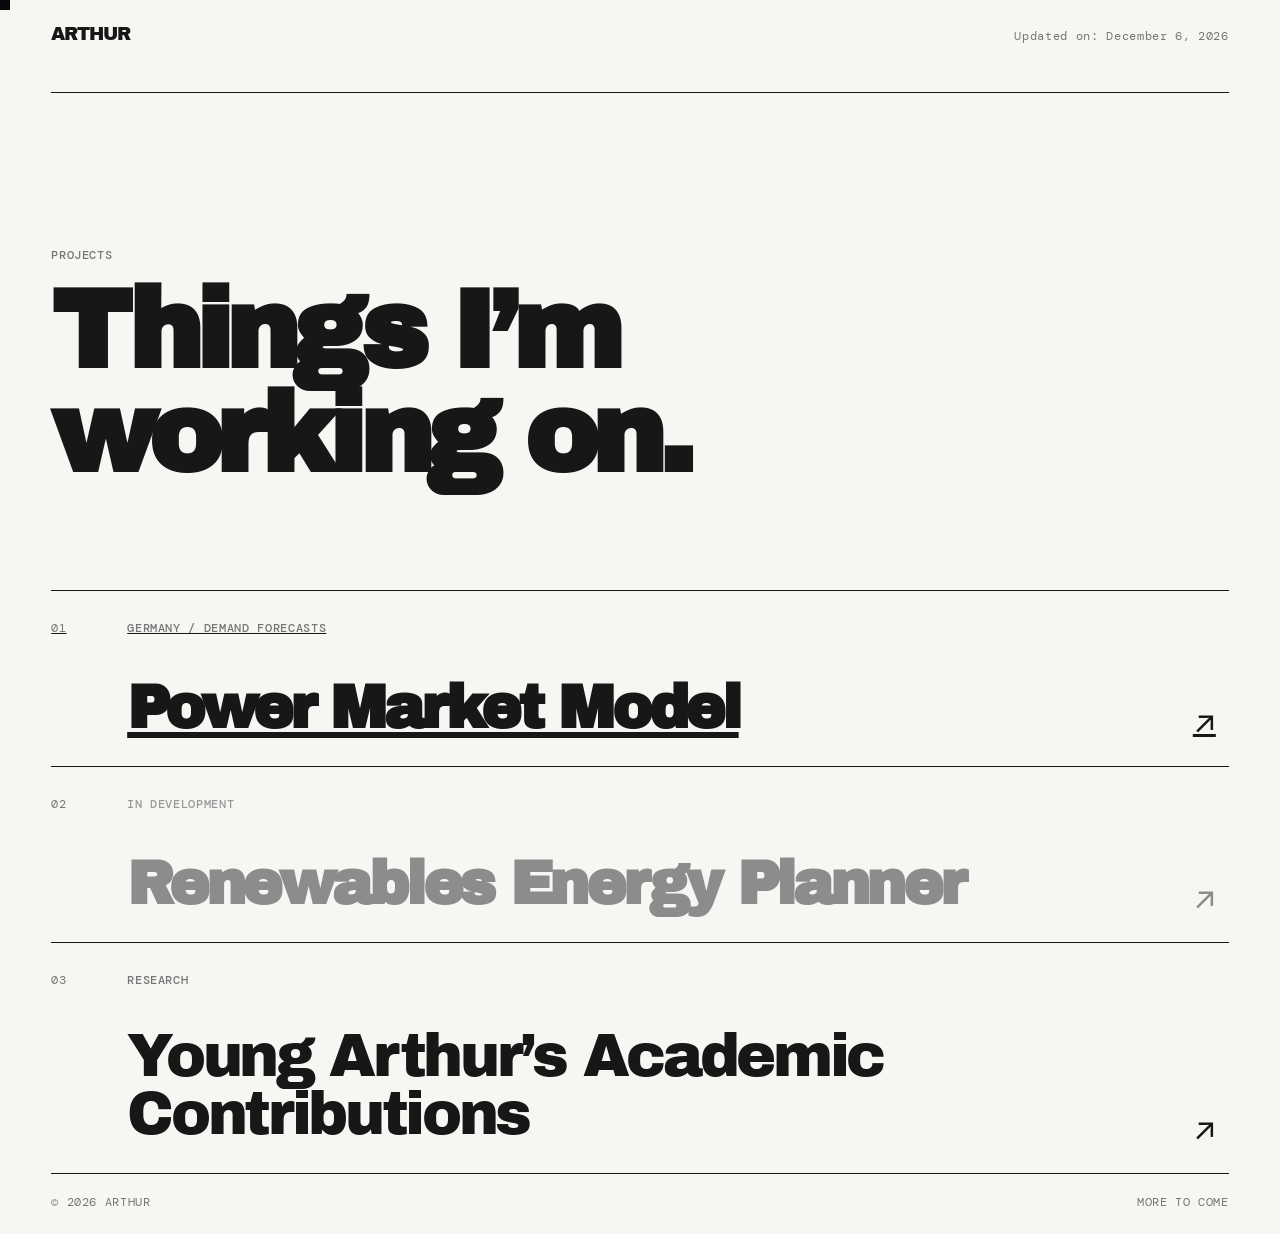
==== index.html @ 252e83fe "Fix dashboard file encoding" ====
<!doctype html>
<html lang="en">
  <head>
    <meta charset="UTF-8" />
    <meta name="viewport" content="width=device-width, initial-scale=1.0" />
    <meta name="description" content="Arthur's project portfolio." />
    <title>Arthur — Projects</title>
    <link rel="preconnect" href="https://fonts.googleapis.com" />
    <link rel="preconnect" href="https://fonts.gstatic.com" crossorigin />
    <link href="https://fonts.googleapis.com/css2?family=Archivo+Black&family=DM+Mono:wght@400;500&family=Inter:wght@400;500;600;700;800&display=swap" rel="stylesheet" />
    <link rel="stylesheet" href="styles.css" />
  </head>
  <body>
    <div class="custom-cursor" aria-hidden="true"></div>
    <main class="page-shell">
      <header class="site-header">
        <a class="wordmark" href="./" aria-label="Arthur's project portfolio">ARTHUR</a>
        <p class="header-note" id="updated-on">Updated on: —</p>
      </header>

      <section class="intro" aria-labelledby="page-title">
        <p class="eyebrow">PROJECTS</p>
        <h1 id="page-title">Things I’m<br />working on.</h1>
      </section>

      <section class="projects" aria-label="Projects">
        <a class="project-card project-card--link" href="power-market-model.html">
          <div class="project-number">01</div>
          <div class="project-content">
            <p class="eyebrow">GERMANY / DEMAND FORECASTS</p>
            <h2>Power Market Model</h2>
          </div>
          <span class="arrow" aria-hidden="true">↗</span>
        </a>
        <article class="project-card project-card--placeholder">
          <div class="project-number">02</div>
          <div class="project-content">
            <p class="eyebrow">IN DEVELOPMENT</p>
            <h2>Renewables Energy Planner</h2>
          </div>
          <span class="arrow" aria-hidden="true">↗</span>
        </article>
        <button class="project-card project-card--button" type="button" data-open-modal>
          <span class="project-number">03</span>
          <span class="project-content">
            <span class="eyebrow">RESEARCH</span>
            <span class="project-title">Young Arthur’s Academic Contributions</span>
          </span>
          <span class="arrow" aria-hidden="true">↗</span>
        </button>
      </section>

      <footer><span>© 2026 ARTHUR</span><span>MORE TO COME</span></footer>
    </main>

    <dialog class="modal" aria-labelledby="modal-title">
      <div class="modal-header">
        <h2 id="modal-title">Academic Contributions?</h2>
        <button class="close-button" type="button" aria-label="Close academic contributions" data-close-modal>×</button>
      </div>
      <p class="modal-eyebrow">THESES</p>
      <div class="thesis-list">
        <a class="thesis-card" href="https://www.diva-portal.org/smash/record.jsf?pid=diva2%3A1793599&dswid=9475" target="_blank" rel="noreferrer">
          <span class="source">DIVA PORTAL <span aria-hidden="true">↗</span></span>
          <strong>Master Thesis</strong><span class="thesis-arrow" aria-hidden="true">↗</span>
        </a>
        <a class="thesis-card" href="https://epub.fir.de/frontdoor/index/index/year/2021/docId/441" target="_blank" rel="noreferrer">
          <span class="source">FIR EPUB <span aria-hidden="true">↗</span></span>
          <strong>Bachelor Thesis</strong><span class="thesis-arrow" aria-hidden="true">↗</span>
        </a>
      </div>
    </dialog>
    <script src="script.js"></script>
  </body>
</html>
---- styles.css ----
:root { --black: #090909; --ink: #171717; --grey: #767676; --off-white: #f6f6f3; }
* { box-sizing: border-box; }
html { background: var(--off-white); }
body { margin: 0; color: var(--ink); background: var(--off-white); font-family: Inter, Arial, sans-serif; }
button, a { font: inherit; }
.page-shell { max-width: 1440px; min-height: 100vh; margin: auto; padding: 24px 4vw; }
.site-header, footer { display: flex; align-items: baseline; justify-content: space-between; }
.site-header { padding-bottom: 48px; border-bottom: 1px solid var(--ink); }
.wordmark { color: inherit; font-family: "Archivo Black", Impact, sans-serif; font-size: 1.15rem; letter-spacing: -.06em; text-decoration: none; }
.header-note, .eyebrow, .project-number, footer, .source, .modal-eyebrow { font-family: "DM Mono", monospace; font-size: .75rem; letter-spacing: .055em; }
.header-note { margin: 0; color: var(--grey); }
.intro { max-width: 800px; padding: clamp(72px, 12vw, 170px) 0 clamp(56px, 8vw, 110px); }
.eyebrow { display: block; margin: 0 0 16px; color: var(--grey); font-weight: 500; }
h1, h2 { margin: 0; font-family: "Archivo Black", Impact, sans-serif; letter-spacing: -.06em; line-height: .94; }
h1 { font-size: clamp(3.25rem, 8.7vw, 8.5rem); }
.projects { border-top: 1px solid var(--ink); }
.project-card { position: relative; display: grid; grid-template-columns: 62px 1fr 36px; gap: 14px; width: 100%; min-height: 176px; padding: 29px 0; border: 0; border-bottom: 1px solid var(--ink); color: inherit; background: transparent; text-align: left; }
.project-card--button { cursor: pointer; }
.project-number { color: var(--grey); }
.project-content { display: flex; flex-direction: column; align-items: flex-start; justify-content: space-between; gap: 24px; }
.project-card h2, .project-title { display: block; max-width: 1000px; font-family: "Archivo Black", Impact, sans-serif; font-size: clamp(2rem, 4.7vw, 4.75rem); letter-spacing: -.055em; line-height: .96; }
.arrow { align-self: end; font-size: 2rem; line-height: 1; transition: transform 160ms ease; }
.project-card--button:hover .arrow, .project-card--button:focus-visible .arrow { transform: translate(5px, -5px); }
.project-card--button:focus-visible { outline: 3px solid var(--ink); outline-offset: -3px; }
.project-card--placeholder { color: #8c8c8c; }
.project-card--placeholder .eyebrow { color: #999; }
footer { padding: 20px 0 0; color: var(--grey); }
.modal { width: min(100vw - 52px, 1028px); margin: auto; padding: clamp(34px, 5vw, 54px); border: 0; color: #f7f7f7; background: var(--black); box-shadow: 0 0 0 1px #000; }
.modal::backdrop { background: rgb(0 0 0 / .55); }
.modal-header { display: flex; align-items: flex-start; justify-content: space-between; gap: 24px; }
.modal h2 { font-size: clamp(2.1rem, 5vw, 4.2rem); }
.close-button { display: grid; width: 40px; height: 40px; flex: 0 0 auto; place-items: center; padding: 0; border: 3px solid #a6a6a6; color: #a6a6a6; background: transparent; font-family: Arial, sans-serif; font-size: 2.5rem; line-height: .5; cursor: pointer; }
.close-button:hover, .close-button:focus-visible { color: white; border-color: white; }
.modal-eyebrow { margin: 22px 0 50px; color: #aaa; font-size: 1.25rem; }
.thesis-list { display: grid; gap: 24px; }
.thesis-card { position: relative; display: flex; flex-direction: column; gap: 14px; min-height: 156px; padding: 34px 32px; border: 2px solid #575757; color: inherit; text-decoration: none; transition: border-color 160ms ease, background 160ms ease; }
.thesis-card:hover, .thesis-card:focus-visible { border-color: #fff; background: #161616; }
.source { color: #aaa; font-size: 1.15rem; }
.thesis-card strong { font-family: "Archivo Black", Impact, sans-serif; font-size: clamp(1.7rem, 3.8vw, 3.35rem); letter-spacing: -.055em; line-height: 1; }
.thesis-arrow { position: absolute; top: 50%; right: 32px; color: #aaa; font-size: 2.25rem; transform: translateY(-50%); }
.custom-cursor { display: none; }
@media (hover: hover) and (pointer: fine) {
  body, body * { cursor: none !important; }
  .custom-cursor { position: fixed; z-index: 1000; display: block; width: 20px; height: 20px; top: 0; left: 0; background: #fff; mix-blend-mode: difference; pointer-events: none; transform: translate(-50%, -50%); }
}
@media (max-width: 600px) { .page-shell { padding: 18px 20px; } .site-header { padding-bottom: 28px; } .header-note { display: none; } .project-card { grid-template-columns: 34px 1fr 25px; min-height: 145px; } .project-card h2, .project-title { font-size: 2rem; } .arrow { font-size: 1.5rem; } .modal { width: calc(100vw - 28px); padding: 28px 20px; } .modal-eyebrow { margin-bottom: 30px; } .thesis-card { min-height: 130px; padding: 24px 18px; } .source { font-size: .85rem; } .thesis-arrow { right: 18px; } }
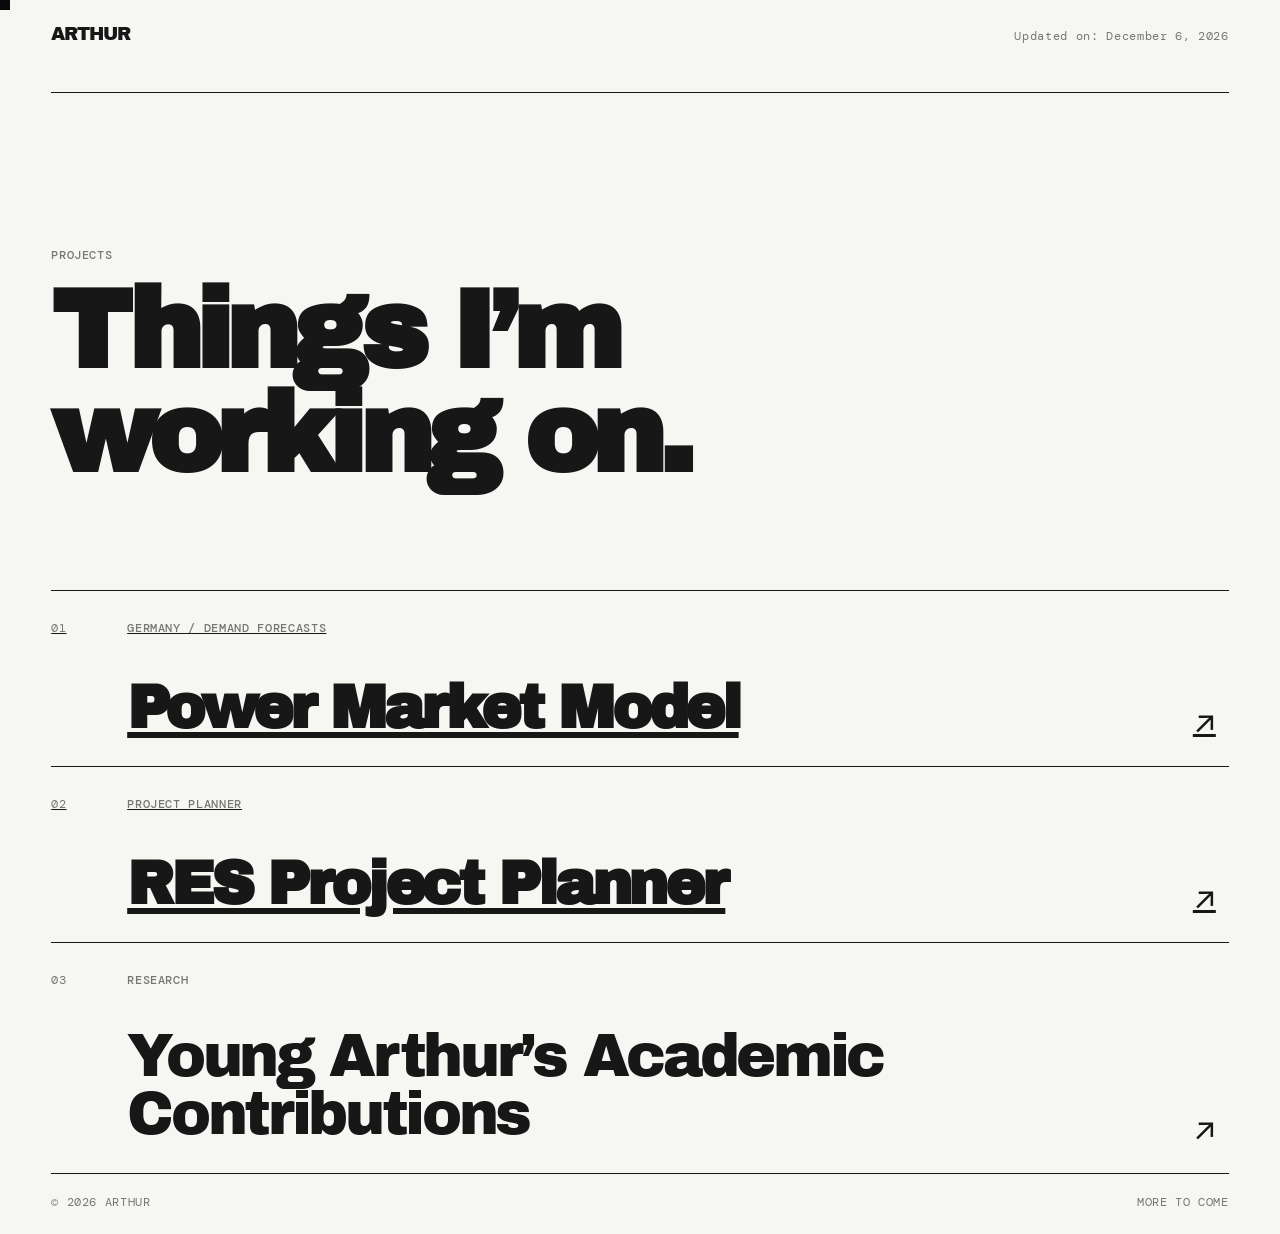
==== commit 9469ccc2: "Link RES Project Planner" ====
--- a/index.html
+++ b/index.html
@@ -32,14 +32,14 @@
           </div>
           <span class="arrow" aria-hidden="true">↗</span>
         </a>
-        <article class="project-card project-card--placeholder">
+        <a class="project-card project-card--link" href="https://renewables-year-weaver.lovable.app" target="_blank" rel="noreferrer">
           <div class="project-number">02</div>
           <div class="project-content">
-            <p class="eyebrow">IN DEVELOPMENT</p>
-            <h2>Renewables Energy Planner</h2>
+            <p class="eyebrow">PROJECT PLANNER</p>
+            <h2>RES Project Planner</h2>
           </div>
           <span class="arrow" aria-hidden="true">↗</span>
-        </article>
+        </a>
         <button class="project-card project-card--button" type="button" data-open-modal>
           <span class="project-number">03</span>
           <span class="project-content">
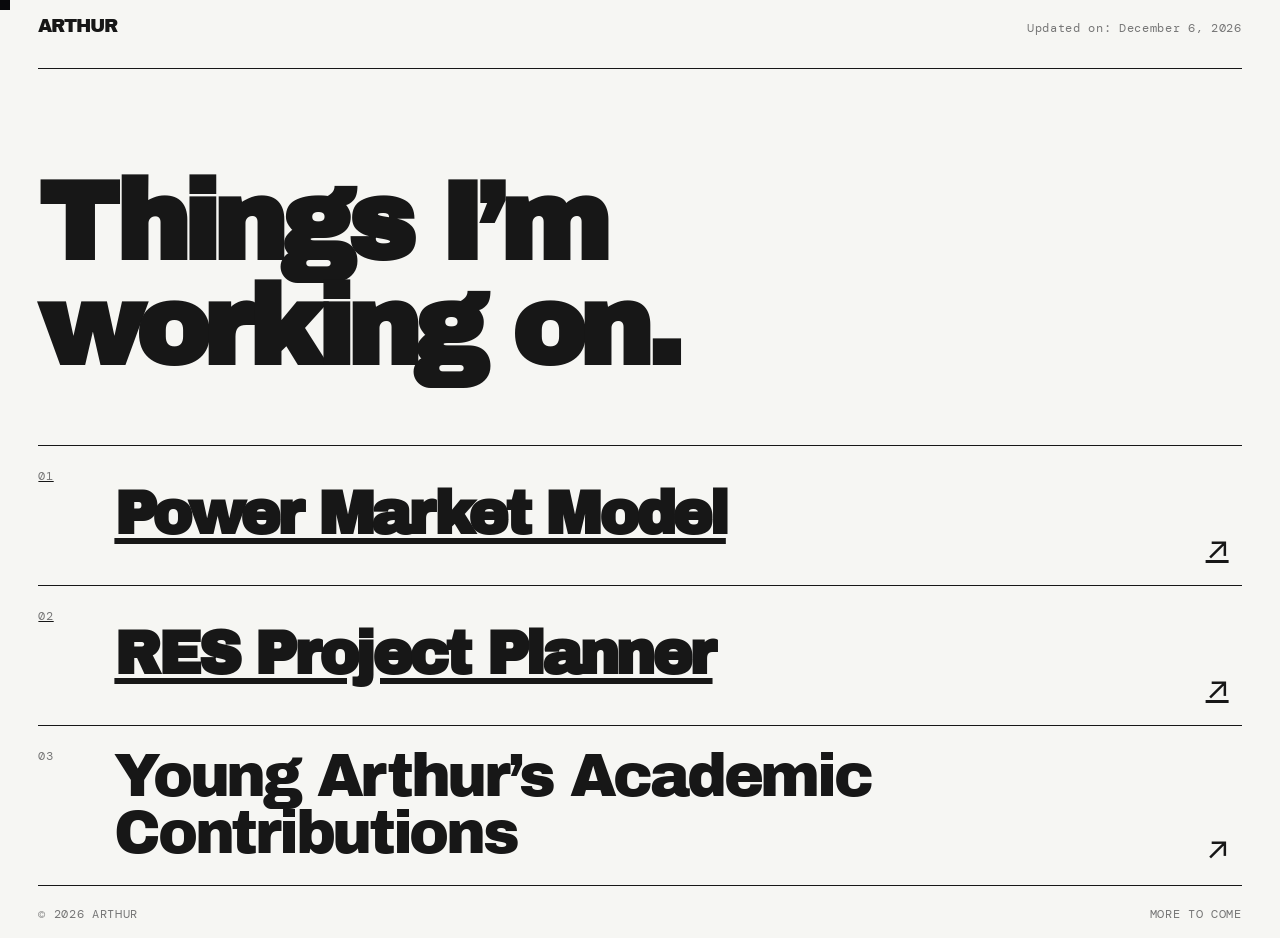
==== commit 21c43680: "Simplify portfolio project cards" ====
--- a/index.html
+++ b/index.html
@@ -19,7 +19,6 @@
       </header>
 
       <section class="intro" aria-labelledby="page-title">
-        <p class="eyebrow">PROJECTS</p>
         <h1 id="page-title">Things I’m<br />working on.</h1>
       </section>
 
@@ -27,7 +26,6 @@
         <a class="project-card project-card--link" href="power-market-model.html">
           <div class="project-number">01</div>
           <div class="project-content">
-            <p class="eyebrow">GERMANY / DEMAND FORECASTS</p>
             <h2>Power Market Model</h2>
           </div>
           <span class="arrow" aria-hidden="true">↗</span>
@@ -35,7 +33,6 @@
         <a class="project-card project-card--link" href="https://renewables-year-weaver.lovable.app" target="_blank" rel="noreferrer">
           <div class="project-number">02</div>
           <div class="project-content">
-            <p class="eyebrow">PROJECT PLANNER</p>
             <h2>RES Project Planner</h2>
           </div>
           <span class="arrow" aria-hidden="true">↗</span>
@@ -43,7 +40,6 @@
         <button class="project-card project-card--button" type="button" data-open-modal>
           <span class="project-number">03</span>
           <span class="project-content">
-            <span class="eyebrow">RESEARCH</span>
             <span class="project-title">Young Arthur’s Academic Contributions</span>
           </span>
           <span class="arrow" aria-hidden="true">↗</span>
--- a/styles.css
+++ b/styles.css
@@ -3,21 +3,21 @@
 html { background: var(--off-white); }
 body { margin: 0; color: var(--ink); background: var(--off-white); font-family: Inter, Arial, sans-serif; }
 button, a { font: inherit; }
-.page-shell { max-width: 1440px; min-height: 100vh; margin: auto; padding: 24px 4vw; }
+.page-shell { max-width: 1440px; min-height: 100vh; margin: auto; padding: 16px 3vw; }
 .site-header, footer { display: flex; align-items: baseline; justify-content: space-between; }
-.site-header { padding-bottom: 48px; border-bottom: 1px solid var(--ink); }
+.site-header { padding-bottom: 32px; border-bottom: 1px solid var(--ink); }
 .wordmark { color: inherit; font-family: "Archivo Black", Impact, sans-serif; font-size: 1.15rem; letter-spacing: -.06em; text-decoration: none; }
 .header-note, .eyebrow, .project-number, footer, .source, .modal-eyebrow { font-family: "DM Mono", monospace; font-size: .75rem; letter-spacing: .055em; }
 .header-note { margin: 0; color: var(--grey); }
-.intro { max-width: 800px; padding: clamp(72px, 12vw, 170px) 0 clamp(56px, 8vw, 110px); }
+.intro { max-width: 800px; padding: clamp(48px, 8vw, 104px) 0 clamp(36px, 5vw, 72px); }
 .eyebrow { display: block; margin: 0 0 16px; color: var(--grey); font-weight: 500; }
 h1, h2 { margin: 0; font-family: "Archivo Black", Impact, sans-serif; letter-spacing: -.06em; line-height: .94; }
 h1 { font-size: clamp(3.25rem, 8.7vw, 8.5rem); }
 .projects { border-top: 1px solid var(--ink); }
-.project-card { position: relative; display: grid; grid-template-columns: 62px 1fr 36px; gap: 14px; width: 100%; min-height: 176px; padding: 29px 0; border: 0; border-bottom: 1px solid var(--ink); color: inherit; background: transparent; text-align: left; }
+.project-card { position: relative; display: grid; grid-template-columns: 62px 1fr 36px; gap: 14px; width: 100%; min-height: 140px; padding: 22px 0; border: 0; border-bottom: 1px solid var(--ink); color: inherit; background: transparent; text-align: left; }
 .project-card--button { cursor: pointer; }
 .project-number { color: var(--grey); }
-.project-content { display: flex; flex-direction: column; align-items: flex-start; justify-content: space-between; gap: 24px; }
+.project-content { display: flex; flex-direction: column; align-items: flex-start; justify-content: center; }
 .project-card h2, .project-title { display: block; max-width: 1000px; font-family: "Archivo Black", Impact, sans-serif; font-size: clamp(2rem, 4.7vw, 4.75rem); letter-spacing: -.055em; line-height: .96; }
 .arrow { align-self: end; font-size: 2rem; line-height: 1; transition: transform 160ms ease; }
 .project-card--button:hover .arrow, .project-card--button:focus-visible .arrow { transform: translate(5px, -5px); }
@@ -43,4 +43,4 @@
   body, body * { cursor: none !important; }
   .custom-cursor { position: fixed; z-index: 1000; display: block; width: 20px; height: 20px; top: 0; left: 0; background: #fff; mix-blend-mode: difference; pointer-events: none; transform: translate(-50%, -50%); }
 }
-@media (max-width: 600px) { .page-shell { padding: 18px 20px; } .site-header { padding-bottom: 28px; } .header-note { display: none; } .project-card { grid-template-columns: 34px 1fr 25px; min-height: 145px; } .project-card h2, .project-title { font-size: 2rem; } .arrow { font-size: 1.5rem; } .modal { width: calc(100vw - 28px); padding: 28px 20px; } .modal-eyebrow { margin-bottom: 30px; } .thesis-card { min-height: 130px; padding: 24px 18px; } .source { font-size: .85rem; } .thesis-arrow { right: 18px; } }
+@media (max-width: 600px) { .page-shell { padding: 14px 16px; } .site-header { padding-bottom: 20px; } .header-note { display: none; } .project-card { grid-template-columns: 34px 1fr 25px; min-height: 120px; } .project-card h2, .project-title { font-size: 2rem; } .arrow { font-size: 1.5rem; } .modal { width: calc(100vw - 28px); padding: 28px 20px; } .modal-eyebrow { margin-bottom: 30px; } .thesis-card { min-height: 130px; padding: 24px 18px; } .source { font-size: .85rem; } .thesis-arrow { right: 18px; } }
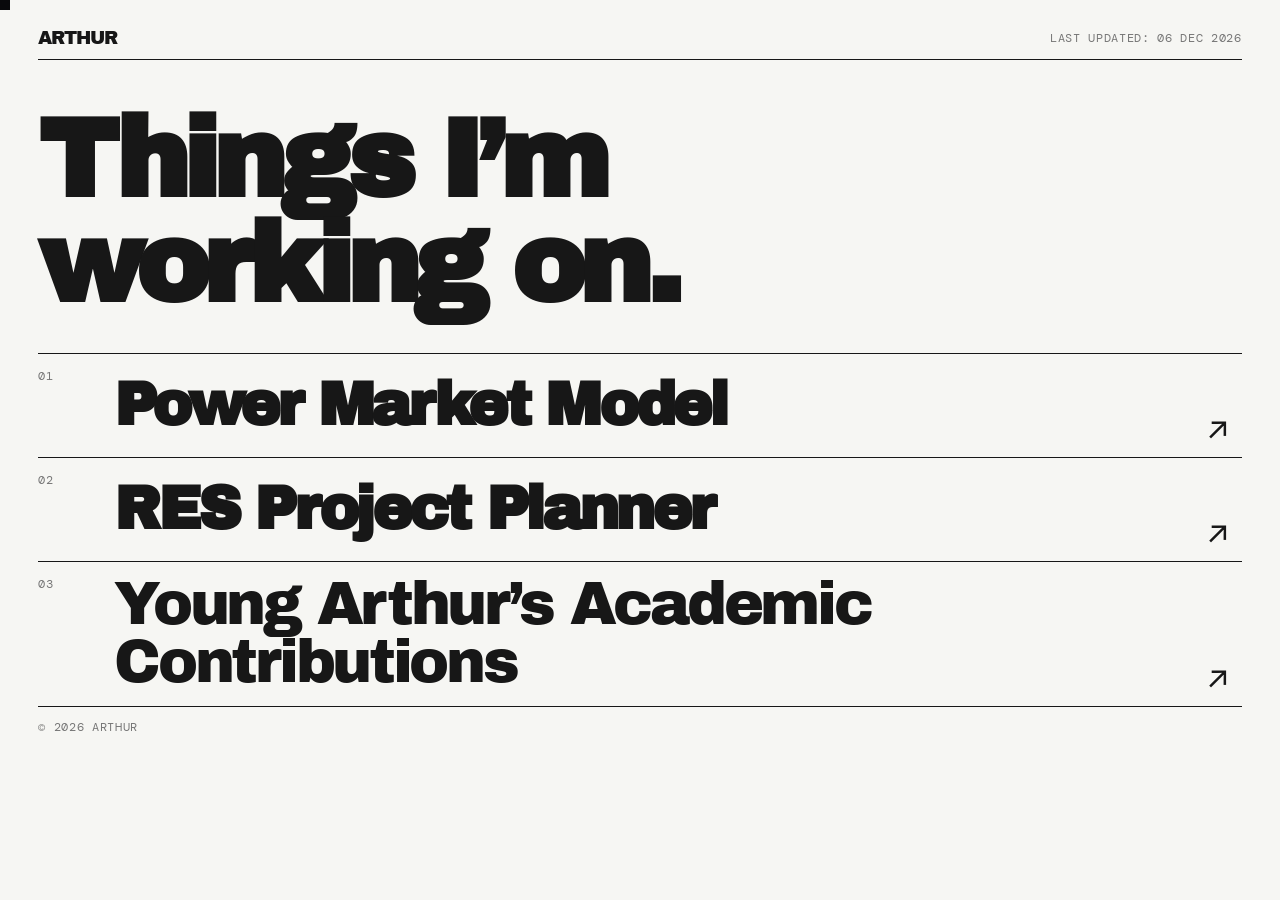
==== commit 8bb0f6ac: "Tighten layout and unify page headers - Remove redundant text: dashboard eyebrow and description, WI" ====
--- a/index.html
+++ b/index.html
@@ -15,7 +15,7 @@
     <main class="page-shell">
       <header class="site-header">
         <a class="wordmark" href="./" aria-label="Arthur's project portfolio">ARTHUR</a>
-        <p class="header-note" id="updated-on">Updated on: —</p>
+        <p class="header-note" id="updated-on">LAST UPDATED: —</p>
       </header>
 
       <section class="intro" aria-labelledby="page-title">
@@ -46,7 +46,7 @@
         </button>
       </section>
 
-      <footer><span>© 2026 ARTHUR</span><span>MORE TO COME</span></footer>
+      <footer><span>© 2026 ARTHUR</span></footer>
     </main>
 
     <dialog class="modal" aria-labelledby="modal-title">
--- a/styles.css
+++ b/styles.css
@@ -5,16 +5,17 @@
 button, a { font: inherit; }
 .page-shell { max-width: 1440px; min-height: 100vh; margin: auto; padding: 16px 3vw; }
 .site-header, footer { display: flex; align-items: baseline; justify-content: space-between; }
-.site-header { padding-bottom: 32px; border-bottom: 1px solid var(--ink); }
+.site-header { height: 44px; align-items: center; padding: 0; border-bottom: 1px solid var(--ink); }
 .wordmark { color: inherit; font-family: "Archivo Black", Impact, sans-serif; font-size: 1.15rem; letter-spacing: -.06em; text-decoration: none; }
 .header-note, .eyebrow, .project-number, footer, .source, .modal-eyebrow { font-family: "DM Mono", monospace; font-size: .75rem; letter-spacing: .055em; }
 .header-note { margin: 0; color: var(--grey); }
-.intro { max-width: 800px; padding: clamp(48px, 8vw, 104px) 0 clamp(36px, 5vw, 72px); }
-.eyebrow { display: block; margin: 0 0 16px; color: var(--grey); font-weight: 500; }
+.intro { max-width: 800px; padding: clamp(24px, 4vw, 48px) 0 clamp(20px, 3vw, 36px); }
+.eyebrow { display: block; margin: 0 0 8px; color: var(--grey); font-weight: 500; }
 h1, h2 { margin: 0; font-family: "Archivo Black", Impact, sans-serif; letter-spacing: -.06em; line-height: .94; }
 h1 { font-size: clamp(3.25rem, 8.7vw, 8.5rem); }
 .projects { border-top: 1px solid var(--ink); }
-.project-card { position: relative; display: grid; grid-template-columns: 62px 1fr 36px; gap: 14px; width: 100%; min-height: 140px; padding: 22px 0; border: 0; border-bottom: 1px solid var(--ink); color: inherit; background: transparent; text-align: left; }
+.project-card { position: relative; display: grid; grid-template-columns: 62px 1fr 36px; gap: 14px; width: 100%; min-height: 104px; padding: 14px 0; border: 0; border-bottom: 1px solid var(--ink); color: inherit; background: transparent; text-align: left; }
+.project-card--link, .project-card--link:visited, .project-card--link:hover, .project-card--link:focus-visible, .project-card--link * { text-decoration: none !important; }
 .project-card--button { cursor: pointer; }
 .project-number { color: var(--grey); }
 .project-content { display: flex; flex-direction: column; align-items: flex-start; justify-content: center; }
@@ -24,16 +25,16 @@
 .project-card--button:focus-visible { outline: 3px solid var(--ink); outline-offset: -3px; }
 .project-card--placeholder { color: #8c8c8c; }
 .project-card--placeholder .eyebrow { color: #999; }
-footer { padding: 20px 0 0; color: var(--grey); }
+footer { padding: 12px 0 0; color: var(--grey); }
 .modal { width: min(100vw - 52px, 1028px); margin: auto; padding: clamp(34px, 5vw, 54px); border: 0; color: #f7f7f7; background: var(--black); box-shadow: 0 0 0 1px #000; }
 .modal::backdrop { background: rgb(0 0 0 / .55); }
 .modal-header { display: flex; align-items: flex-start; justify-content: space-between; gap: 24px; }
 .modal h2 { font-size: clamp(2.1rem, 5vw, 4.2rem); }
 .close-button { display: grid; width: 40px; height: 40px; flex: 0 0 auto; place-items: center; padding: 0; border: 3px solid #a6a6a6; color: #a6a6a6; background: transparent; font-family: Arial, sans-serif; font-size: 2.5rem; line-height: .5; cursor: pointer; }
 .close-button:hover, .close-button:focus-visible { color: white; border-color: white; }
-.modal-eyebrow { margin: 22px 0 50px; color: #aaa; font-size: 1.25rem; }
-.thesis-list { display: grid; gap: 24px; }
-.thesis-card { position: relative; display: flex; flex-direction: column; gap: 14px; min-height: 156px; padding: 34px 32px; border: 2px solid #575757; color: inherit; text-decoration: none; transition: border-color 160ms ease, background 160ms ease; }
+.modal-eyebrow { margin: 14px 0 24px; color: #aaa; font-size: 1.25rem; }
+.thesis-list { display: grid; gap: 14px; }
+.thesis-card { position: relative; display: flex; flex-direction: column; gap: 14px; min-height: 120px; padding: 24px 26px; border: 2px solid #575757; color: inherit; text-decoration: none; transition: border-color 160ms ease, background 160ms ease; }
 .thesis-card:hover, .thesis-card:focus-visible { border-color: #fff; background: #161616; }
 .source { color: #aaa; font-size: 1.15rem; }
 .thesis-card strong { font-family: "Archivo Black", Impact, sans-serif; font-size: clamp(1.7rem, 3.8vw, 3.35rem); letter-spacing: -.055em; line-height: 1; }
@@ -43,4 +44,4 @@
   body, body * { cursor: none !important; }
   .custom-cursor { position: fixed; z-index: 1000; display: block; width: 20px; height: 20px; top: 0; left: 0; background: #fff; mix-blend-mode: difference; pointer-events: none; transform: translate(-50%, -50%); }
 }
-@media (max-width: 600px) { .page-shell { padding: 14px 16px; } .site-header { padding-bottom: 20px; } .header-note { display: none; } .project-card { grid-template-columns: 34px 1fr 25px; min-height: 120px; } .project-card h2, .project-title { font-size: 2rem; } .arrow { font-size: 1.5rem; } .modal { width: calc(100vw - 28px); padding: 28px 20px; } .modal-eyebrow { margin-bottom: 30px; } .thesis-card { min-height: 130px; padding: 24px 18px; } .source { font-size: .85rem; } .thesis-arrow { right: 18px; } }
+@media (max-width: 600px) { .page-shell { padding: 14px 16px; } .header-note { display: none; } .project-card { grid-template-columns: 34px 1fr 25px; min-height: 88px; } .project-card h2, .project-title { font-size: 2rem; } .arrow { font-size: 1.5rem; } .modal { width: calc(100vw - 28px); padding: 28px 20px; } .modal-eyebrow { margin-bottom: 18px; } .thesis-card { min-height: 104px; padding: 18px 16px; } .source { font-size: .85rem; } .thesis-arrow { right: 18px; } }
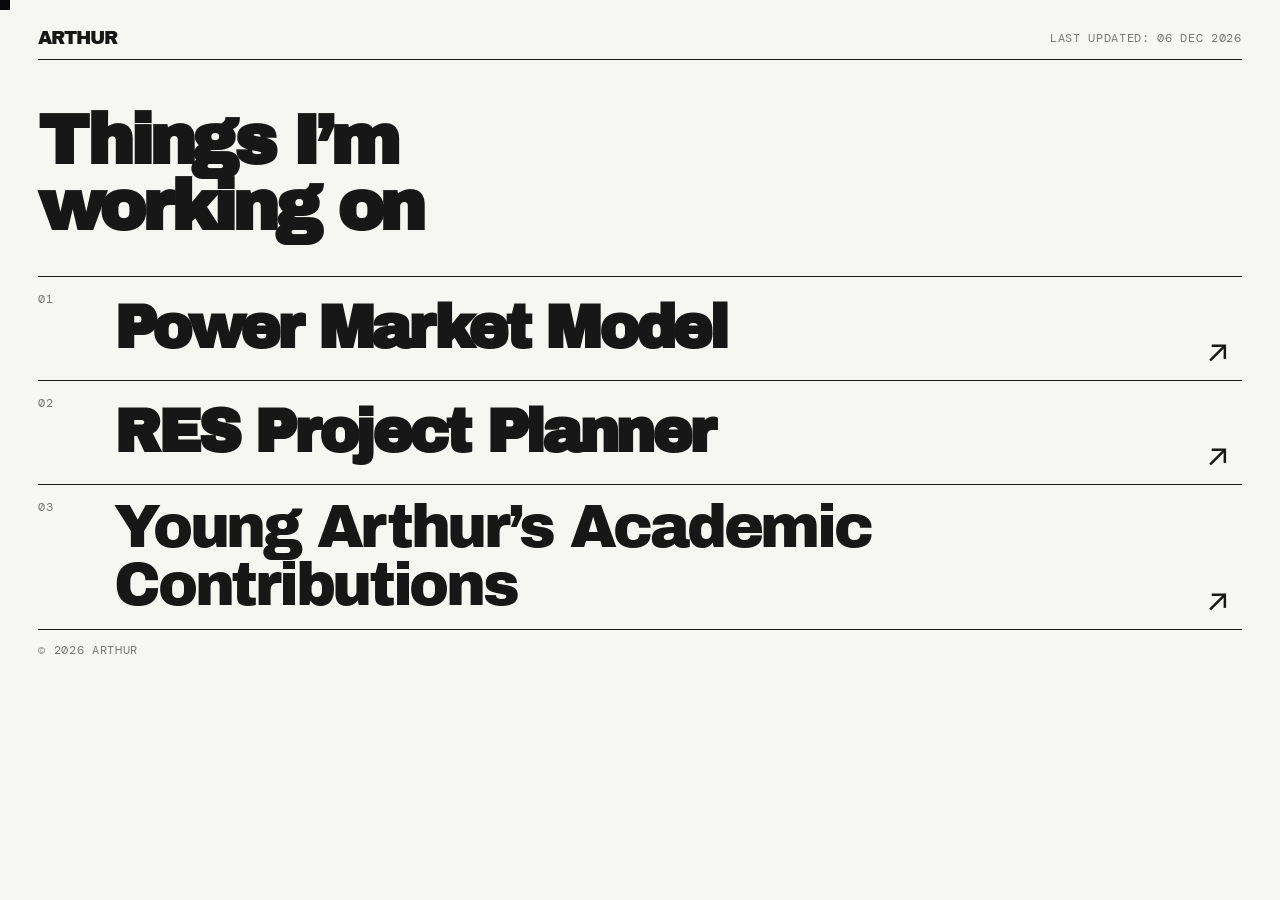
==== commit 8e918d6a: "Shrink homepage title and version asset links - Homepage title is smaller and drops the trailing per" ====
--- a/index.html
+++ b/index.html
@@ -8,7 +8,7 @@
     <link rel="preconnect" href="https://fonts.googleapis.com" />
     <link rel="preconnect" href="https://fonts.gstatic.com" crossorigin />
     <link href="https://fonts.googleapis.com/css2?family=Archivo+Black&family=DM+Mono:wght@400;500&family=Inter:wght@400;500;600;700;800&display=swap" rel="stylesheet" />
-    <link rel="stylesheet" href="styles.css" />
+    <link rel="stylesheet" href="styles.css?v=2026-11-10" />
   </head>
   <body>
     <div class="custom-cursor" aria-hidden="true"></div>
@@ -19,7 +19,7 @@
       </header>
 
       <section class="intro" aria-labelledby="page-title">
-        <h1 id="page-title">Things I’m<br />working on.</h1>
+        <h1 id="page-title">Things I’m<br />working on</h1>
       </section>
 
       <section class="projects" aria-label="Projects">
@@ -66,6 +66,6 @@
         </a>
       </div>
     </dialog>
-    <script src="script.js"></script>
+    <script src="script.js?v=2026-11-10"></script>
   </body>
 </html>
--- a/styles.css
+++ b/styles.css
@@ -13,6 +13,7 @@
 .eyebrow { display: block; margin: 0 0 8px; color: var(--grey); font-weight: 500; }
 h1, h2 { margin: 0; font-family: "Archivo Black", Impact, sans-serif; letter-spacing: -.06em; line-height: .94; }
 h1 { font-size: clamp(3.25rem, 8.7vw, 8.5rem); }
+.intro h1 { font-size: clamp(2.5rem, 5.5vw, 5.25rem); }
 .projects { border-top: 1px solid var(--ink); }
 .project-card { position: relative; display: grid; grid-template-columns: 62px 1fr 36px; gap: 14px; width: 100%; min-height: 104px; padding: 14px 0; border: 0; border-bottom: 1px solid var(--ink); color: inherit; background: transparent; text-align: left; }
 .project-card--link, .project-card--link:visited, .project-card--link:hover, .project-card--link:focus-visible, .project-card--link * { text-decoration: none !important; }
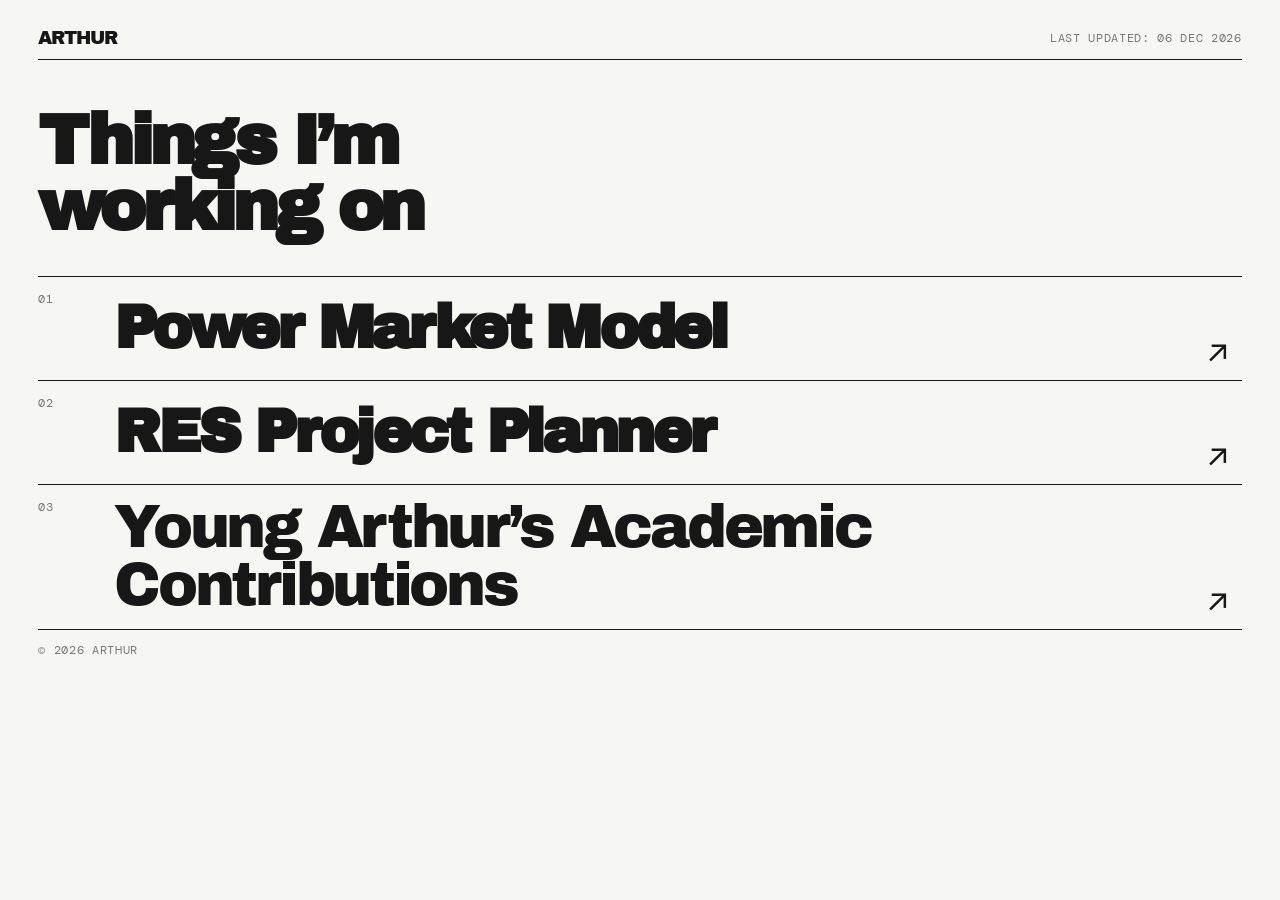
==== commit 58a16399: "Shrink dashboard title and fix disappearing cursor - Dashboard title matches the homepage: smaller, " ====
--- a/index.html
+++ b/index.html
@@ -8,7 +8,7 @@
     <link rel="preconnect" href="https://fonts.googleapis.com" />
     <link rel="preconnect" href="https://fonts.gstatic.com" crossorigin />
     <link href="https://fonts.googleapis.com/css2?family=Archivo+Black&family=DM+Mono:wght@400;500&family=Inter:wght@400;500;600;700;800&display=swap" rel="stylesheet" />
-    <link rel="stylesheet" href="styles.css?v=2026-11-10" />
+    <link rel="stylesheet" href="styles.css?v=2026-11-10c" />
   </head>
   <body>
     <div class="custom-cursor" aria-hidden="true"></div>
@@ -66,6 +66,7 @@
         </a>
       </div>
     </dialog>
-    <script src="script.js?v=2026-11-10"></script>
+    <script src="cursor.js?v=2026-11-10c"></script>
+    <script src="script.js?v=2026-11-10c"></script>
   </body>
 </html>
--- a/styles.css
+++ b/styles.css
@@ -42,7 +42,7 @@
 .thesis-arrow { position: absolute; top: 50%; right: 32px; color: #aaa; font-size: 2.25rem; transform: translateY(-50%); }
 .custom-cursor { display: none; }
 @media (hover: hover) and (pointer: fine) {
-  body, body * { cursor: none !important; }
-  .custom-cursor { position: fixed; z-index: 1000; display: block; width: 20px; height: 20px; top: 0; left: 0; background: #fff; mix-blend-mode: difference; pointer-events: none; transform: translate(-50%, -50%); }
+  html.cursor-active, html.cursor-active * { cursor: none !important; }
+  html.cursor-active .custom-cursor { position: fixed; z-index: 1000; display: block; width: 20px; height: 20px; top: 0; left: 0; background: #fff; mix-blend-mode: difference; pointer-events: none; transform: translate(-50%, -50%); }
 }
 @media (max-width: 600px) { .page-shell { padding: 14px 16px; } .header-note { display: none; } .project-card { grid-template-columns: 34px 1fr 25px; min-height: 88px; } .project-card h2, .project-title { font-size: 2rem; } .arrow { font-size: 1.5rem; } .modal { width: calc(100vw - 28px); padding: 28px 20px; } .modal-eyebrow { margin-bottom: 18px; } .thesis-card { min-height: 104px; padding: 18px 16px; } .source { font-size: .85rem; } .thesis-arrow { right: 18px; } }
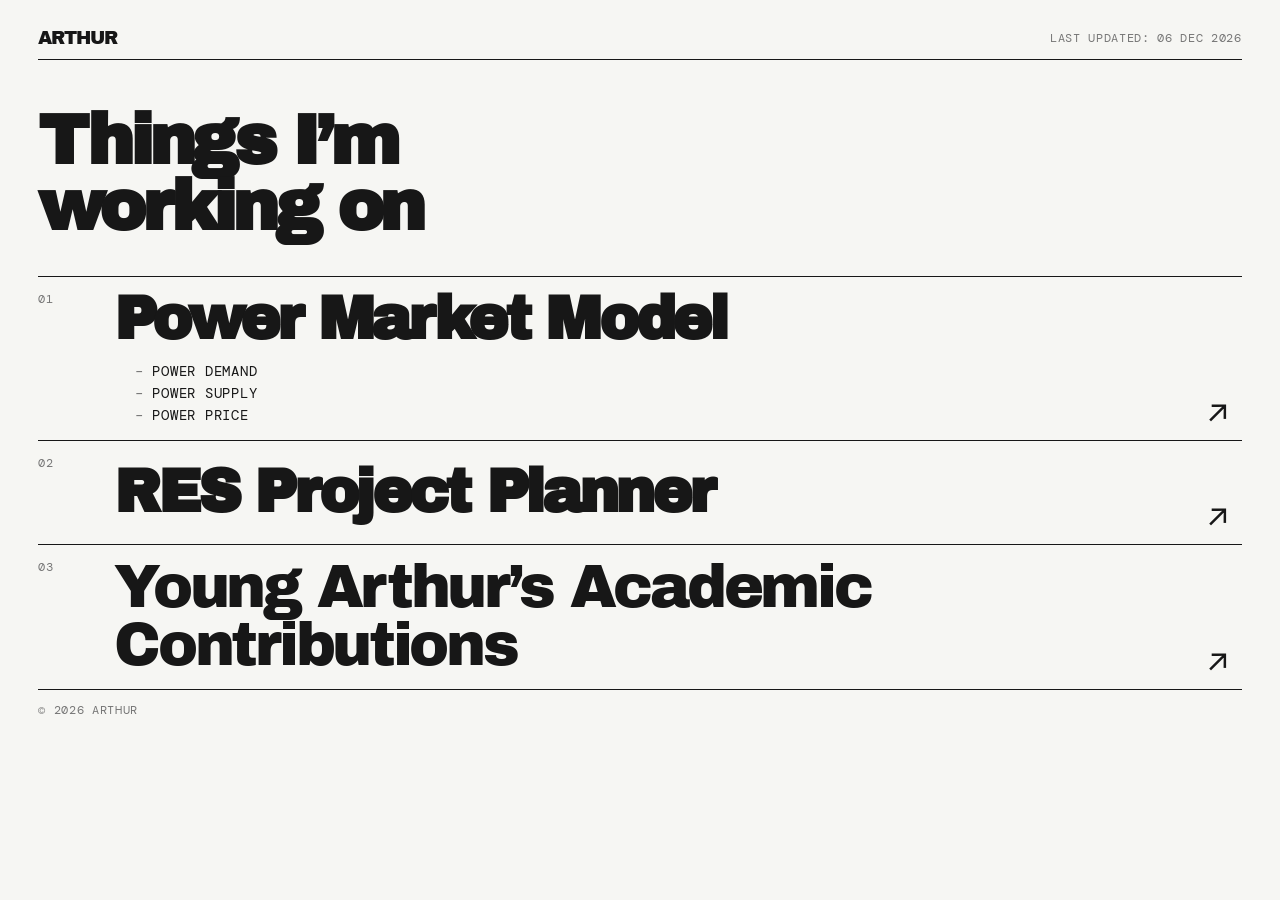
==== commit 8ea8ee19: "List demand, supply and price under the Power Market Model card Co-Authored-By: Claude Opus 5.5 <nor" ====
--- a/index.html
+++ b/index.html
@@ -8,7 +8,7 @@
     <link rel="preconnect" href="https://fonts.googleapis.com" />
     <link rel="preconnect" href="https://fonts.gstatic.com" crossorigin />
     <link href="https://fonts.googleapis.com/css2?family=Archivo+Black&family=DM+Mono:wght@400;500&family=Inter:wght@400;500;600;700;800&display=swap" rel="stylesheet" />
-    <link rel="stylesheet" href="styles.css?v=2026-11-10c" />
+    <link rel="stylesheet" href="styles.css?v=2026-11-19a" />
   </head>
   <body>
     <div class="custom-cursor" aria-hidden="true"></div>
@@ -27,6 +27,11 @@
           <div class="project-number">01</div>
           <div class="project-content">
             <h2>Power Market Model</h2>
+            <ul class="project-sublist">
+              <li>Power Demand</li>
+              <li>Power Supply</li>
+              <li>Power Price</li>
+            </ul>
           </div>
           <span class="arrow" aria-hidden="true">↗</span>
         </a>
@@ -66,7 +71,7 @@
         </a>
       </div>
     </dialog>
-    <script src="cursor.js?v=2026-11-10c"></script>
-    <script src="script.js?v=2026-11-10c"></script>
+    <script src="cursor.js?v=2026-11-19a"></script>
+    <script src="script.js?v=2026-11-19a"></script>
   </body>
 </html>
--- a/styles.css
+++ b/styles.css
@@ -19,6 +19,8 @@
 .project-card--link, .project-card--link:visited, .project-card--link:hover, .project-card--link:focus-visible, .project-card--link * { text-decoration: none !important; }
 .project-card--button { cursor: pointer; }
 .project-number { color: var(--grey); }
+.project-sublist { margin: 12px 0 0; padding-left: 1.5em; list-style: none; font-family: "DM Mono", monospace; font-size: .85rem; letter-spacing: .055em; line-height: 1.6; text-transform: uppercase; }
+.project-sublist li::before { content: "– "; color: var(--grey); }
 .project-content { display: flex; flex-direction: column; align-items: flex-start; justify-content: center; }
 .project-card h2, .project-title { display: block; max-width: 1000px; font-family: "Archivo Black", Impact, sans-serif; font-size: clamp(2rem, 4.7vw, 4.75rem); letter-spacing: -.055em; line-height: .96; }
 .arrow { align-self: end; font-size: 2rem; line-height: 1; transition: transform 160ms ease; }
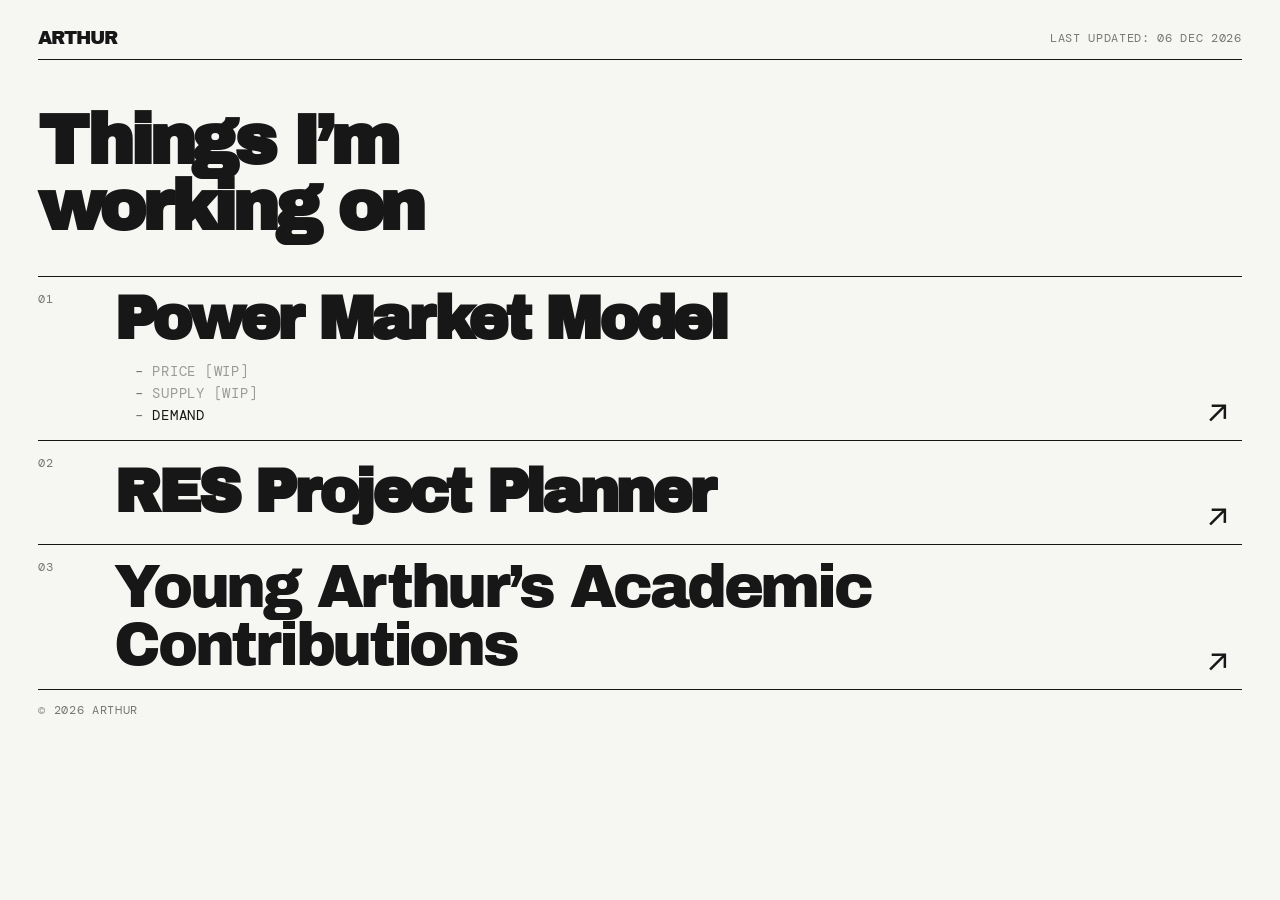
==== commit 6eb1fa33: "Add power demand page and list sub-pages on the main page card Co-Authored-By: Claude Opus 5.5 <nore" ====
--- a/index.html
+++ b/index.html
@@ -8,7 +8,7 @@
     <link rel="preconnect" href="https://fonts.googleapis.com" />
     <link rel="preconnect" href="https://fonts.gstatic.com" crossorigin />
     <link href="https://fonts.googleapis.com/css2?family=Archivo+Black&family=DM+Mono:wght@400;500&family=Inter:wght@400;500;600;700;800&display=swap" rel="stylesheet" />
-    <link rel="stylesheet" href="styles.css?v=2026-11-19a" />
+    <link rel="stylesheet" href="styles.css?v=2026-11-19b" />
   </head>
   <body>
     <div class="custom-cursor" aria-hidden="true"></div>
@@ -23,18 +23,18 @@
       </section>
 
       <section class="projects" aria-label="Projects">
-        <a class="project-card project-card--link" href="power-market-model.html">
+        <div class="project-card project-card--split">
           <div class="project-number">01</div>
           <div class="project-content">
-            <h2>Power Market Model</h2>
+            <h2><a class="card-link" href="power-market-model.html">Power Market Model</a></h2>
             <ul class="project-sublist">
-              <li>Power Demand</li>
-              <li>Power Supply</li>
-              <li>Power Price</li>
+              <li class="is-wip">Price [WIP]</li>
+              <li class="is-wip">Supply [WIP]</li>
+              <li><a href="power-demand.html">Demand</a></li>
             </ul>
           </div>
           <span class="arrow" aria-hidden="true">↗</span>
-        </a>
+        </div>
         <a class="project-card project-card--link" href="https://renewables-year-weaver.lovable.app" target="_blank" rel="noreferrer">
           <div class="project-number">02</div>
           <div class="project-content">
@@ -71,7 +71,7 @@
         </a>
       </div>
     </dialog>
-    <script src="cursor.js?v=2026-11-19a"></script>
-    <script src="script.js?v=2026-11-19a"></script>
+    <script src="cursor.js?v=2026-11-19b"></script>
+    <script src="script.js?v=2026-11-19b"></script>
   </body>
 </html>
--- a/styles.css
+++ b/styles.css
@@ -21,6 +21,13 @@
 .project-number { color: var(--grey); }
 .project-sublist { margin: 12px 0 0; padding-left: 1.5em; list-style: none; font-family: "DM Mono", monospace; font-size: .85rem; letter-spacing: .055em; line-height: 1.6; text-transform: uppercase; }
 .project-sublist li::before { content: "– "; color: var(--grey); }
+.project-sublist .is-wip { color: #9a9a9a; }
+.project-sublist a { position: relative; z-index: 1; color: var(--ink); text-decoration: none; }
+.project-sublist a:hover, .project-sublist a:focus-visible { text-decoration: underline; text-underline-offset: 4px; }
+.card-link, .card-link:visited { color: inherit; text-decoration: none; }
+.card-link::after { content: ""; position: absolute; inset: 0; }
+.card-link:focus-visible { outline: none; }
+.project-card--split:has(.card-link:focus-visible) { outline: 3px solid var(--ink); outline-offset: -3px; }
 .project-content { display: flex; flex-direction: column; align-items: flex-start; justify-content: center; }
 .project-card h2, .project-title { display: block; max-width: 1000px; font-family: "Archivo Black", Impact, sans-serif; font-size: clamp(2rem, 4.7vw, 4.75rem); letter-spacing: -.055em; line-height: .96; }
 .arrow { align-self: end; font-size: 2rem; line-height: 1; transition: transform 160ms ease; }
